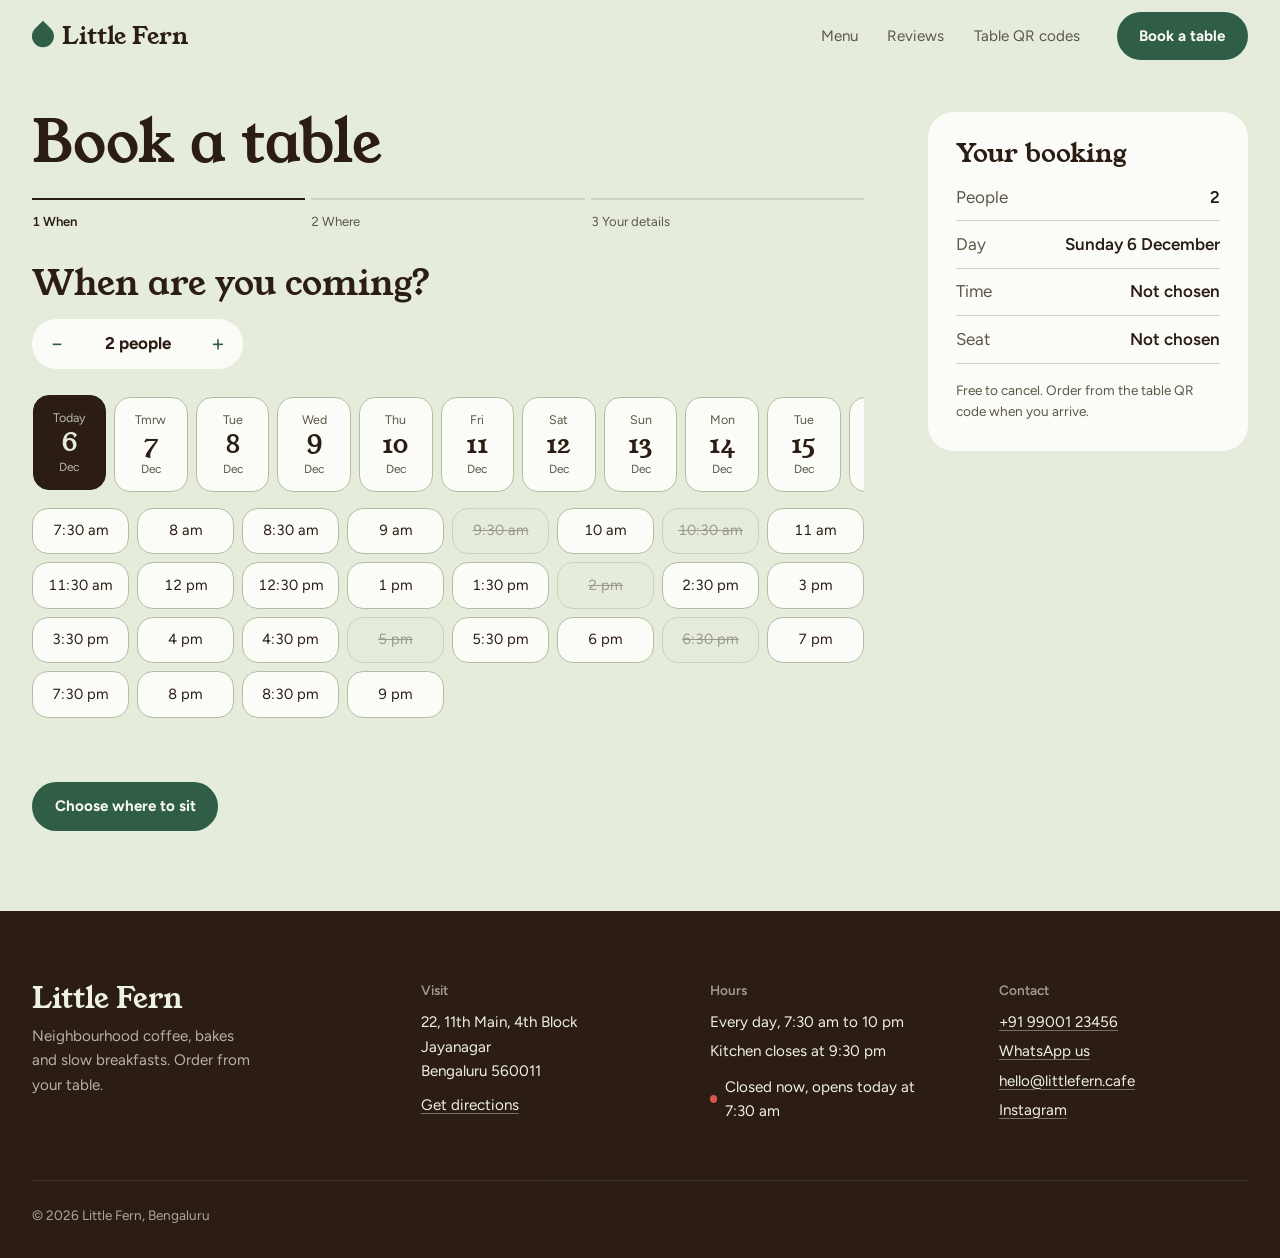
==== book.html @ b501c483 "Premium multi-page demo site with working bookings Plain HTML/CSS/JS, no build step. Rebrand by edit" ====
<!doctype html>
<html lang="en">
<head>
  <meta charset="utf-8">
  <meta name="viewport" content="width=device-width, initial-scale=1">
  <title>Book a table</title>
  <meta name="description" content="Book a table and choose where you sit: the garden, the window bar, the long table or the reading nook.">
  <meta name="theme-color" content="#e4ebd8">
  <link rel="icon" href="favicon.svg" type="image/svg+xml">
  <link rel="preconnect" href="https://fonts.googleapis.com">
  <link rel="preconnect" href="https://fonts.gstatic.com" crossorigin>
  <link rel="stylesheet" href="https://fonts.googleapis.com/css2?family=Young+Serif&family=Figtree:wght@400;500;600;700&display=swap">
  <link rel="stylesheet" href="core.css">
  <link rel="stylesheet" href="theme.css">
  <script src="config.js" defer></script>
  <script src="core.js" defer></script>
  <script src="app.js" defer></script>
</head>
<body data-page="book">
<main id="main" class="wrap book-layout" data-wizard>
  <div class="book-main">
    <header class="page-head page-head-tight"><h1>Book a table</h1></header>
    <ol class="steps-nav" data-step-nav><li>When</li><li>Where</li><li>Your details</li></ol>

    <form id="booking" novalidate>
      <fieldset class="step" data-msg="Choose a day and a time.">
        <legend class="step-title">When are you coming?</legend>
        <div class="stepper">
          <button type="button" data-dec aria-label="One person fewer">−</button>
          <output data-party-out aria-live="polite">2 people</output>
          <button type="button" data-inc aria-label="One person more">+</button>
          <input type="hidden" name="party" value="2">
        </div>
        <div class="days" data-days></div>
        <div data-times></div>
        <p class="step-error" aria-live="polite"></p>
        <div class="step-actions"><button class="btn btn-primary" type="button" data-next>Choose where to sit</button></div>
      </fieldset>

      <fieldset class="step" hidden data-msg="Choose where you would like to sit.">
        <legend class="step-title">Where would you like to sit?</legend>
        <p class="step-lede">Places that are full at your time are switched off.</p>
        <div class="seat-opts" data-seat-opts></div>
        <p class="step-error" aria-live="polite"></p>
        <div class="step-actions">
          <button class="btn btn-primary" type="button" data-next>Add your details</button>
          <button class="btn btn-link" type="button" data-back>Back</button>
        </div>
      </fieldset>

      <fieldset class="step" hidden>
        <legend class="step-title">Who is the booking for?</legend>
        <div class="grid-2">
          <label class="field"><span>Name</span><input name="name" autocomplete="name" required minlength="2"></label>
          <label class="field"><span>Mobile number</span><input name="phone" type="tel" inputmode="tel" autocomplete="tel" required pattern="[\d+ \(\)\-]{10,}"></label>
        </div>
        <label class="field" style="margin-top:1rem"><span>Anything else? <small>(optional)</small></span><textarea name="notes" placeholder="A birthday, a pram, a dog that likes the garden…"></textarea></label>
        <p class="step-error" aria-live="polite"></p>
        <div class="step-actions">
          <button class="btn btn-primary" type="submit">Book the table</button>
          <button class="btn btn-link" type="button" data-back>Back</button>
        </div>
      </fieldset>
    </form>
    <div data-confirm hidden></div>
  </div>

  <aside class="summary" aria-label="Your booking">
    <h2>Your booking</h2>
    <dl class="sum-meta">
      <div><dt>People</dt><dd data-sum-party>2</dd></div>
      <div><dt>Day</dt><dd data-sum-day>Not chosen</dd></div>
      <div><dt>Time</dt><dd data-sum-time>Not chosen</dd></div>
      <div><dt>Seat</dt><dd data-sum-seat>Not chosen</dd></div>
    </dl>
    <p class="sum-note">Free to cancel. Order from the table QR code when you arrive.</p>
  </aside>
</main>
</body>
</html>
---- core.css ----
/* Shared base for the demo sites. Each site's theme.css sets the tokens below and its own layouts. */
@view-transition { navigation: auto; }

*, *::before, *::after { box-sizing: border-box; }
html { -webkit-text-size-adjust: 100%; scroll-padding-top: 6rem; }
@media (prefers-reduced-motion: no-preference) { html { scroll-behavior: smooth; } }
body {
  margin: 0; background: var(--bg); color: var(--ink);
  font: 400 1.0625rem/1.6 var(--body); font-optical-sizing: auto;
  -webkit-font-smoothing: antialiased; text-rendering: optimizeLegibility;
}
html, body { overflow-x: clip; }
[hidden] { display: none !important; }
img { display: block; max-width: 100%; height: auto; }
h1, h2, h3, h4 { margin: 0; font-family: var(--display); font-weight: var(--display-weight, 400); line-height: 1.08; text-wrap: balance; }
p { margin: 0; text-wrap: pretty; }
a { color: inherit; text-underline-offset: .2em; text-decoration-thickness: 1px; }
button, input, select, textarea { font: inherit; color: inherit; }
:focus-visible { outline: 2px solid var(--focus, var(--accent)); outline-offset: 3px; border-radius: 4px; }
::selection { background: var(--accent); color: var(--on-accent); }

.wrap { width: min(100% - 2rem, var(--wrap, 76rem)); margin-inline: auto; }
.sr-only { position: absolute; width: 1px; height: 1px; margin: -1px; overflow: hidden; clip: rect(0 0 0 0); white-space: nowrap; border: 0; }
.skip { position: absolute; left: 1rem; top: -4rem; z-index: 100; padding: .7rem 1rem; background: var(--ink); color: var(--bg); border-radius: var(--r); }
.skip:focus { top: 1rem; }
.plain { list-style: none; margin: 0; padding: 0; }
.muted { color: var(--muted); }
.empty { color: var(--muted); padding: 1rem 0; list-style: none; }

/* ---------- buttons ---------- */
.btn {
  display: inline-flex; align-items: center; justify-content: center; gap: .5rem;
  min-height: 2.9rem; padding: .7rem 1.35rem; border-radius: var(--r-btn, 999px);
  border: 1px solid transparent; background: none; font-weight: 600; font-size: .95rem; text-decoration: none; cursor: pointer;
  transition: transform .2s cubic-bezier(.2,.8,.2,1), background-color .2s, color .2s, border-color .2s;
}
.btn:active { transform: scale(.97); }
.btn-primary { background: var(--accent); color: var(--on-accent); }
.btn-primary:hover { background: var(--accent-hover, var(--accent)); }
.btn-ghost { border-color: currentColor; }
.btn-ghost:hover { background: var(--ink); color: var(--bg); border-color: var(--ink); }
.btn-link { padding-inline: .2rem; text-decoration: underline; min-height: 2.4rem; font-weight: 500; background: none; border: 0; }
.btn[disabled] { opacity: .45; cursor: not-allowed; }

/* ---------- header ---------- */
.site-head { position: sticky; top: 0; z-index: 50; background: var(--head-bg, var(--bg)); transition: box-shadow .3s, background-color .3s; view-transition-name: site-head; }
.site-head.scrolled { box-shadow: 0 1px 0 var(--line); }
.head-row { display: flex; align-items: center; gap: 1.5rem; min-height: 4.5rem; }
.brand { text-decoration: none; margin-right: auto; display: inline-flex; align-items: center; }
#site-nav ul { display: flex; gap: .25rem; list-style: none; margin: 0; padding: 0; }
#site-nav a { display: block; padding: .5rem .8rem; text-decoration: none; border-radius: 999px; font-size: .95rem; color: var(--muted); transition: color .2s; }
#site-nav a:hover, #site-nav a[aria-current] { color: var(--ink); }
#site-nav a[aria-current] { text-decoration: underline; text-decoration-color: var(--accent); text-decoration-thickness: 2px; text-underline-offset: .45em; }
.menu-btn { display: none; width: 2.75rem; height: 2.75rem; border: 0; background: none; cursor: pointer; place-items: center; }
.menu-btn i, .menu-btn i::before, .menu-btn i::after { display: block; width: 1.3rem; height: 1.5px; background: currentColor; transition: transform .3s, opacity .2s; }
.menu-btn i { position: relative; }
.menu-btn i::before, .menu-btn i::after { content: ""; position: absolute; left: 0; }
.menu-btn i::before { top: -6px; } .menu-btn i::after { top: 6px; }
.nav-open .menu-btn i { background: transparent; }
.nav-open .menu-btn i::before { transform: translateY(6px) rotate(45deg); }
.nav-open .menu-btn i::after { transform: translateY(-6px) rotate(-45deg); }

@media (max-width: 860px) {
  .head-row { gap: .5rem; min-height: 4rem; }
  .menu-btn { display: grid; order: 3; }
  .head-cta { min-height: 2.5rem; padding: .5rem 1rem; font-size: .88rem; }
  #site-nav { position: fixed; inset: 4rem 0 auto; background: var(--head-bg, var(--bg)); border-bottom: 1px solid var(--line);
    clip-path: inset(0 0 100% 0); visibility: hidden; transition: clip-path .4s cubic-bezier(.7,0,.2,1), visibility 0s .4s; }
  .nav-open #site-nav { clip-path: inset(0 0 0 0); visibility: visible; transition: clip-path .45s cubic-bezier(.7,0,.2,1); }
  #site-nav ul { flex-direction: column; padding: .75rem 1rem 1.5rem; }
  #site-nav a { font-size: 1.6rem; font-family: var(--display); padding: .6rem .25rem; color: var(--ink); }
}

/* ---------- footer ---------- */
.site-foot { margin-top: 0; padding: 4.5rem 0 2rem; background: var(--foot-bg, var(--ink)); color: var(--foot-ink, var(--bg)); font-size: .95rem; }
.foot-grid { display: grid; gap: 2.5rem; grid-template-columns: 1.4fr repeat(3, 1fr); }
.site-foot h2 { font-family: var(--body); font-size: .85rem; font-weight: 600; opacity: .6; margin-bottom: .8rem; }
.site-foot address { font-style: normal; margin-bottom: .6rem; }
.site-foot a { text-decoration-color: color-mix(in srgb, currentColor 40%, transparent); }
.site-foot .plain li + li { margin-top: .3rem; }
.foot-name { font-family: var(--display); font-size: 1.8rem; line-height: 1.1; margin-bottom: .6rem; }
.foot-brand p:last-child { opacity: .7; max-width: 26ch; }
.status { margin-top: .7rem; display: flex; align-items: center; gap: .5rem; }
.status::before { content: ""; width: .5rem; height: .5rem; border-radius: 50%; background: #d9534f; }
.status[data-open="true"]::before { background: #3fae6a; box-shadow: 0 0 0 4px color-mix(in srgb, #3fae6a 25%, transparent); }
.foot-base { margin-top: 3.5rem; padding-top: 1.5rem; border-top: 1px solid color-mix(in srgb, currentColor 18%, transparent); opacity: .65; font-size: .85rem; }
@media (max-width: 860px) { .foot-grid { grid-template-columns: 1fr 1fr; } .foot-brand { grid-column: 1 / -1; } }
@media (max-width: 480px) { .foot-grid { grid-template-columns: 1fr; } }

/* ---------- forms ---------- */
.field { display: grid; gap: .4rem; }
.field > span { font-size: .9rem; font-weight: 600; }
.field small { color: var(--muted); font-size: .82rem; }
.input, .field input:not([type=radio]):not([type=checkbox]), .field select, .field textarea {
  width: 100%; min-height: 3rem; padding: .7rem .95rem; background: var(--surface);
  border: 1px solid var(--line-strong, var(--line)); border-radius: var(--r-input, 10px); transition: border-color .2s, box-shadow .2s;
}
.field textarea { min-height: 7rem; resize: vertical; }
.field input:focus, .field select:focus, .field textarea:focus { outline: none; border-color: var(--accent); box-shadow: 0 0 0 3px color-mix(in srgb, var(--accent) 22%, transparent); }
.field input:user-invalid, .field textarea:user-invalid { border-color: #c0392b; }
.grid-2 { display: grid; gap: 1rem; grid-template-columns: 1fr 1fr; }
@media (max-width: 560px) { .grid-2 { grid-template-columns: 1fr; } }
.step-error { color: #b3261e; font-weight: 600; font-size: .92rem; min-height: 1.4em; margin-top: .75rem; }

/* radio chips used by the pickers */
.day input, .time input, .chip input, .opt input { position: absolute; opacity: 0; pointer-events: none; }
.days { display: flex; gap: .5rem; overflow-x: auto; padding: .25rem .1rem 1rem; scroll-snap-type: x mandatory; scrollbar-width: thin; }
.day {
  flex: 0 0 4.6rem; scroll-snap-align: start; display: grid; justify-items: center; gap: .1rem; position: relative;
  padding: .75rem .25rem; border: 1px solid var(--line-strong, var(--line)); border-radius: var(--r-chip, 14px); background: var(--surface);
  cursor: pointer; transition: background-color .2s, color .2s, border-color .2s, transform .2s;
}
.day span { font-size: .78rem; color: var(--muted); }
.day b { font-family: var(--display); font-size: 1.55rem; font-weight: 500; line-height: 1.1; }
.day small { font-size: .74rem; color: var(--muted); }
.day:hover { border-color: var(--ink); }
.day:has(:checked) { background: var(--ink); color: var(--bg); border-color: var(--ink); transform: translateY(-2px); }
.day:has(:checked) span, .day:has(:checked) small { color: inherit; opacity: .75; }
.day.is-closed { opacity: .4; cursor: not-allowed; background: transparent; }
.day:has(:focus-visible), .time:has(:focus-visible), .chip:has(:focus-visible), .opt:has(:focus-visible) { outline: 2px solid var(--accent); outline-offset: 2px; }

.times-group + .times-group { margin-top: 1.25rem; }
.times-label { font-size: .85rem; color: var(--muted); margin-bottom: .5rem; }
.times { display: grid; grid-template-columns: repeat(auto-fill, minmax(5.6rem, 1fr)); gap: .5rem; }
.time { position: relative; display: grid; place-items: center; min-height: 2.9rem; border: 1px solid var(--line-strong, var(--line));
  border-radius: var(--r-chip, 12px); background: var(--surface); cursor: pointer; font-size: .92rem; font-variant-numeric: tabular-nums; transition: background-color .15s, color .15s, border-color .15s; }
.time:hover { border-color: var(--ink); }
.time:has(:checked) { background: var(--accent); color: var(--on-accent); border-color: var(--accent); }
.time.is-taken { cursor: not-allowed; color: var(--muted); background: transparent; text-decoration: line-through; opacity: .55; }

/* ---------- wizard ---------- */
.steps-nav { display: flex; gap: .4rem; list-style: none; margin: 0 0 2rem; padding: 0; counter-reset: s; }
.steps-nav li { counter-increment: s; flex: 1; font-size: .82rem; color: var(--muted); padding-top: .7rem; border-top: 2px solid var(--line); transition: border-color .4s, color .4s; }
.steps-nav li::before { content: counter(s) "  "; font-variant-numeric: tabular-nums; }
.steps-nav li[aria-current] { color: var(--ink); border-color: var(--ink); font-weight: 600; }
.steps-nav li[data-done] { border-color: var(--accent); color: var(--ink); cursor: pointer; }
@media (max-width: 560px) { .steps-nav li { font-size: 0; } .steps-nav li::before { font-size: .8rem; } }
.step { border: 0; margin: 0; padding: 0; min-width: 0; view-transition-name: step; }
.step-title { font-family: var(--display); font-weight: var(--display-weight, 400); line-height: 1.1; font-size: clamp(1.6rem, 3vw, 2.2rem); margin-bottom: .5rem; outline: none; padding: 0; }
.step-lede { color: var(--muted); margin-bottom: 1.75rem; }
.step-actions { display: flex; gap: .75rem; align-items: center; margin-top: 2rem; flex-wrap: wrap; }
.step-actions .btn-primary { min-width: 10rem; }
::view-transition-old(step) { animation: .22s ease-in both step-out; }
::view-transition-new(step) { animation: .35s cubic-bezier(.2,.8,.2,1) both step-in; }
@keyframes step-out { to { opacity: 0; transform: translateX(-1.5rem); } }
@keyframes step-in { from { opacity: 0; transform: translateX(1.5rem); } }

/* ---------- confirmation ticket ---------- */
.ticket { background: var(--surface); border: 1px solid var(--line); border-radius: var(--r-lg); overflow: hidden; animation: ticket-in .6s cubic-bezier(.2,.8,.2,1) both; }
.ticket-top { padding: 2rem 2rem 1.5rem; text-align: center; border-bottom: 2px dashed var(--line); }
.ticket-top p { color: var(--muted); max-width: 40ch; margin: .5rem auto 0; }
.tick { width: 3.4rem; height: 3.4rem; margin: 0 auto 1rem; fill: none; stroke: var(--accent); stroke-width: 2.5; stroke-linecap: round; stroke-linejoin: round; }
.tick circle { stroke-dasharray: 151; stroke-dashoffset: 151; animation: draw .7s .1s ease-out forwards; }
.tick path { stroke-dasharray: 40; stroke-dashoffset: 40; animation: draw .4s .65s ease-out forwards; }
@keyframes draw { to { stroke-dashoffset: 0; } }
@keyframes ticket-in { from { opacity: 0; transform: translateY(1rem) scale(.98); } }
.ticket-rows { margin: 0; padding: 1.25rem 2rem; display: grid; gap: .1rem; }
.ticket-rows div { display: flex; justify-content: space-between; gap: 1rem; padding: .55rem 0; border-bottom: 1px solid var(--line); }
.ticket-rows div:last-child { border: 0; }
.ticket-rows dt { color: var(--muted); }
.ticket-rows dd { margin: 0; font-weight: 600; text-align: right; }
.ticket-rows .ref { font-family: var(--display); font-size: 1.25rem; letter-spacing: .04em; color: var(--accent-text, var(--accent)); }
.ticket-actions { display: flex; flex-wrap: wrap; gap: .6rem; padding: 0 2rem 2rem; justify-content: center; }
@media (max-width: 480px) { .ticket-top, .ticket-rows, .ticket-actions { padding-inline: 1.1rem; } }

/* ---------- reviews ---------- */
.stars { color: var(--star, #c8952e); letter-spacing: .08em; white-space: nowrap; }
.stars i { font-style: normal; color: var(--line-strong, var(--line)); }
.avg { display: grid; gap: .2rem; margin-bottom: 1.5rem; }
.avg b { font-family: var(--display); font-size: 4.5rem; line-height: 1; font-weight: 400; }
.avg .stars { font-size: 1.25rem; }
.avg > span:last-child { color: var(--muted); font-size: .9rem; }
.bars { display: grid; gap: .25rem; }
.bar { display: grid; grid-template-columns: 2.5rem 1fr 2rem; align-items: center; gap: .6rem; padding: .35rem .4rem; border: 0; background: none; border-radius: 8px; cursor: pointer; font-size: .88rem; text-align: left; }
.bar:hover, .bar[aria-pressed=true] { background: color-mix(in srgb, var(--ink) 7%, transparent); }
.bar i { height: .45rem; border-radius: 9px; background: var(--line); position: relative; overflow: hidden; }
.bar i::after { content: ""; position: absolute; inset: 0; width: var(--w); background: var(--star, #c8952e); border-radius: inherit; transform-origin: left; animation: grow .9s cubic-bezier(.2,.8,.2,1) both; }
@keyframes grow { from { transform: scaleX(0); } }
.bar span:last-child { color: var(--muted); text-align: right; }
.review-list { list-style: none; margin: 0; padding: 0; display: grid; gap: 1rem; }
.review { padding: 1.5rem; background: var(--surface); border: 1px solid var(--line); border-radius: var(--r-lg); }
.review.is-new { animation: ticket-in .6s cubic-bezier(.2,.8,.2,1) both; border-color: var(--accent); }
.review-head { display: flex; align-items: center; gap: .8rem; margin-bottom: .8rem; }
.review-head .stars { margin-left: auto; }
.avatar { width: 2.5rem; height: 2.5rem; flex: none; border-radius: 50%; display: grid; place-items: center; background: var(--accent); color: var(--on-accent); font-weight: 600; text-transform: uppercase; }
.review-name { font-weight: 600; }
.review-meta { font-size: .82rem; color: var(--muted); }
.star-input { display: inline-flex; flex-direction: row-reverse; justify-content: flex-end; gap: .15rem; border: 0; padding: 0; margin: 0; }
.star-input input { position: absolute; opacity: 0; }
.star-input label { font-size: 2rem; line-height: 1; cursor: pointer; color: var(--line-strong, var(--line)); transition: color .15s, transform .15s; }
.star-input label:hover, .star-input label:hover ~ label, .star-input input:checked ~ label { color: var(--star, #c8952e); }
.star-input input:checked + label { transform: scale(1.15); }
.star-input input:focus-visible + label { outline: 2px solid var(--accent); outline-offset: 2px; border-radius: 4px; }

/* ---------- lightbox ---------- */
.lightbox { padding: 0; border: 0; background: transparent; max-width: 100vw; max-height: 100vh; width: 100vw; height: 100vh; }
.lightbox::backdrop { background: rgb(10 10 10 / .92); backdrop-filter: blur(6px); }
.lightbox figure { margin: 0; height: 100%; display: grid; place-items: center; align-content: center; gap: .8rem; padding: 3.5rem 4.5rem; }
.lightbox img { max-height: calc(100vh - 8rem); max-width: 100%; object-fit: contain; border-radius: 6px; view-transition-name: lb-img; }
.lightbox figcaption { color: #eee; font-size: .9rem; white-space: pre; }
.lb-btn { position: fixed; width: 3rem; height: 3rem; border-radius: 50%; border: 1px solid rgb(255 255 255 / .3); background: rgb(0 0 0 / .3); color: #fff; font-size: 1.6rem; line-height: 1; cursor: pointer; }
.lb-btn:hover { background: #fff; color: #111; }
.lb-prev { left: 1rem; top: 50%; translate: 0 -50%; } .lb-next { right: 1rem; top: 50%; translate: 0 -50%; }
.lb-close { top: 1rem; right: 1rem; }
@media (max-width: 560px) { .lightbox figure { padding: 3.5rem .75rem 5rem; } .lb-prev, .lb-next { top: auto; bottom: 1rem; translate: none; } .lb-prev { left: calc(50% - 3.5rem); } .lb-next { right: calc(50% - 3.5rem); } }

.embed .site-head, .embed .site-foot, .embed .skip { display: none; }

/* ---------- toast ---------- */
#toast { position: fixed; left: 50%; bottom: 1.5rem; z-index: 90; translate: -50% 150%; padding: .85rem 1.3rem; border-radius: 999px; background: var(--ink); color: var(--bg); font-weight: 500; box-shadow: 0 10px 30px rgb(0 0 0 / .2); transition: translate .45s cubic-bezier(.2,.8,.2,1); max-width: calc(100vw - 2rem); }
#toast.show { translate: -50% 0; }

/* ---------- opt-in reveal ---------- */
[data-reveal].pre { opacity: 0; transform: translateY(1.5rem); transition: opacity .9s cubic-bezier(.2,.8,.2,1), transform .9s cubic-bezier(.2,.8,.2,1); transition-delay: calc(var(--i, 0) * 90ms); }
[data-reveal].pre.in { opacity: 1; transform: none; }

@media (prefers-reduced-motion: reduce) {
  *, *::before, *::after { animation-duration: .01ms !important; animation-iteration-count: 1 !important; transition-duration: .01ms !important; }
  ::view-transition-group(*), ::view-transition-old(*), ::view-transition-new(*) { animation: none !important; }
}
---- theme.css ----
/* Little Fern: pistachio walls, espresso ink, fern green, a dab of butter. Friendly, round, phone-first.
   The live phone in the hero (the real QR menu) is the signature. */
:root {
  --bg: #e6ecdc; --surface: #fbfcf7; --ink: #2b1d14; --muted: #5d5848;
  --line: #ccd5bf; --line-strong: #b2bea3;
  --accent: #2f5d46; --accent-hover: #234836; --on-accent: #f6f8f1;
  --cherry: #c8343f; --butter: #f3d77a; --star: #c98a12;
  --display: "Young Serif", Georgia, serif; --body: "Figtree", system-ui, sans-serif;
  --r: 12px; --r-lg: 26px; --r-chip: 16px; --r-input: 14px;
  --head-bg: color-mix(in srgb, #e6ecdc 88%, transparent);
  --foot-bg: #2b1d14; --foot-ink: #eef1e6;
}
.site-head { backdrop-filter: blur(12px); }
.brand { font-family: var(--display); font-size: 1.5rem; gap: .45rem; }
.brand::before { content: ""; width: 1.4rem; height: 1.4rem; background: var(--accent); border-radius: 50% 0 50% 50%; rotate: -45deg; }
.btn { font-weight: 700; }
@keyframes fade { from { opacity: 0; transform: translateY(.75rem); } }

.mark { display: inline-grid; place-items: center; flex: none; width: .9rem; height: .9rem; border: 1.5px solid; border-radius: 3px; margin-right: .45rem; vertical-align: -.06em; }
.mark.veg { color: #2f8a4e; } .mark.veg::after { content: ""; width: .4rem; height: .4rem; border-radius: 50%; background: currentColor; }
.mark.nonveg { color: #9c4a1f; } .mark.nonveg::after { content: ""; border-inline: .23rem solid transparent; border-bottom: .4rem solid currentColor; }

/* ---------- hero ---------- */
.hero { display: grid; grid-template-columns: minmax(0, 1.1fr) minmax(0, .9fr); gap: clamp(2rem, 5vw, 5rem); align-items: center; padding-block: clamp(2rem, 5vw, 4rem) clamp(4rem, 8vw, 6rem); }
.hero-name { font-size: clamp(4.4rem, 11vw, 9.5rem); line-height: .9; letter-spacing: -.02em; animation: fade .9s .1s both; }
.hero-lede { max-width: 44ch; font-size: 1.15rem; color: var(--muted); margin-top: 1.75rem; animation: fade .9s .25s both; }
.hero-actions { display: flex; flex-wrap: wrap; gap: .75rem; margin-top: 2rem; }
.hero-copy .hero-actions { animation: fade .9s .4s both; }
.hero-status { animation: fade .9s .55s both; margin-top: 1.5rem; }
.hero-demo { position: relative; justify-self: center; padding: 1rem 0 2rem 3rem; }
.phone { width: 300px; height: 610px; border-radius: 46px; background: var(--ink); padding: 11px; box-shadow: 0 40px 80px -30px rgb(43 29 20 / .5); rotate: 3deg; animation: phone-in 1.2s .35s cubic-bezier(.2,.9,.2,1) both; }
.phone iframe { width: 100%; height: 100%; border: 0; border-radius: 36px; background: var(--bg); display: block; }
@keyframes phone-in { from { transform: translateY(18%) rotate(10deg); opacity: 0; } }
.qr-card { position: absolute; left: -1.5rem; bottom: 0; width: 11.5rem; padding: 1rem 1rem .8rem; background: #fff; border-radius: 18px; box-shadow: 0 18px 40px -16px rgb(43 29 20 / .4); rotate: -7deg; text-align: center; animation: pop .7s 1.2s cubic-bezier(.3,1.6,.5,1) both; }
.qr-card::before { content: ""; position: absolute; top: -.7rem; left: 50%; width: 4.5rem; height: 1.4rem; translate: -50% 0; background: color-mix(in srgb, var(--butter) 85%, transparent); rotate: 4deg; }
.qr-card p { font-size: .8rem; font-weight: 600; margin-top: .5rem; line-height: 1.3; }
.qr { display: grid; place-items: center; }
.qr img, .qr canvas { width: 100% !important; max-width: 132px; height: auto !important; image-rendering: pixelated; }
@keyframes pop { from { scale: .3; opacity: 0; rotate: -30deg; } }
@media (max-width: 900px) {
  .hero { grid-template-columns: 1fr; }
  .hero-demo { padding-left: 2rem; }
  .phone { width: 270px; height: 540px; }
}

/* ---------- how it works ---------- */
.how { background: var(--accent); color: var(--on-accent); padding-block: clamp(4rem, 8vw, 6.5rem); border-radius: var(--r-lg) var(--r-lg) 0 0; }
.how h2 { font-size: clamp(2.2rem, 5vw, 3.6rem); margin-bottom: 3rem; }
.how-steps { list-style: none; margin: 0 0 2rem; padding: 0; display: grid; grid-template-columns: repeat(3, minmax(0, 1fr)); gap: 2rem; counter-reset: s; }
.how-steps li { counter-increment: s; border-top: 1px solid rgb(246 248 241 / .3); padding-top: 1.25rem; }
.how-steps li::before { content: counter(s); display: grid; place-items: center; width: 2.6rem; height: 2.6rem; border-radius: 50%; background: var(--butter); color: var(--ink); font-family: var(--display); font-size: 1.2rem; margin-bottom: 1rem; }
.how-steps h3 { font-size: 1.5rem; margin-bottom: .5rem; }
.how-steps p { opacity: .82; }
.how .btn-link { padding-left: 0; }
@media (max-width: 760px) { .how-steps { grid-template-columns: 1fr; } }

/* ---------- popular ---------- */
.popular { padding-block: clamp(4rem, 8vw, 6rem); }
.sec-head { display: flex; flex-wrap: wrap; justify-content: space-between; align-items: end; gap: 1rem; margin-bottom: 2rem; }
.sec-head h2, .band h2 { font-size: clamp(2rem, 4.5vw, 3.2rem); }
.pop-grid { list-style: none; margin: 0; padding: 0; display: grid; grid-template-columns: repeat(auto-fill, minmax(12rem, 1fr)); gap: 1.25rem; }
.pop a { display: grid; gap: .5rem; text-decoration: none; }
.pop img, .pop-blank { width: 100%; aspect-ratio: 1; object-fit: cover; border-radius: var(--r-lg); transition: border-radius .5s cubic-bezier(.2,.8,.2,1), transform .5s cubic-bezier(.2,.8,.2,1); }
.pop-blank { display: block; background: radial-gradient(circle at 30% 30%, var(--butter) 0 22%, transparent 23%), radial-gradient(circle at 70% 65%, var(--accent) 0 16%, transparent 17%), var(--surface); }
.pop a:hover img, .pop a:hover .pop-blank { border-radius: 50%; transform: rotate(-3deg); }
.pop-name { font-weight: 700; font-size: 1.05rem; display: flex; align-items: center; }
.pop-price { color: var(--muted); }

/* ---------- booking band ---------- */
.band { padding-block: clamp(3rem, 6vw, 5rem); background: var(--surface); }
.band-grid { display: grid; grid-template-columns: minmax(0, 1fr) minmax(0, 1fr); gap: clamp(2rem, 5vw, 4.5rem); align-items: center; }
.band-img { margin: 0; border-radius: var(--r-lg); overflow: hidden; aspect-ratio: 4 / 3; }
.band-img img { width: 100%; height: 100%; object-fit: cover; }
.band p { color: var(--muted); margin-top: .8rem; }
.seat-list { margin: 1.5rem 0 2rem; display: grid; gap: .1rem; }
.seat-list li { display: grid; padding: .75rem 0; border-bottom: 1px solid var(--line); }
.seat-list span { color: var(--muted); font-size: .92rem; }
@media (max-width: 760px) { .band-grid { grid-template-columns: 1fr; } }

/* ---------- review snippets ---------- */
.snip { padding-block: clamp(4rem, 8vw, 6rem); }
.snip-list { list-style: none; margin: 0; padding: 0; display: grid; grid-template-columns: repeat(3, minmax(0, 1fr)); gap: 1.25rem; }
.snip-card { background: var(--surface); border-radius: var(--r-lg); padding: 1.5rem; display: grid; gap: .8rem; align-content: start; }
.snip-card:nth-child(2) { background: var(--butter); }
.snip-card:nth-child(2) .stars i { color: rgb(43 29 20 / .25); }
.snip-by { font-size: .88rem; color: var(--muted); }
@media (max-width: 760px) { .snip-list { grid-template-columns: 1fr; } }

/* ---------- QR menu ---------- */
.table-banner { background: var(--accent); color: var(--on-accent); }
.banner-row { display: flex; flex-wrap: wrap; gap: .75rem 1.5rem; align-items: center; justify-content: space-between; padding-block: .8rem; font-size: .95rem; }
.table-chip { display: inline-block; background: var(--butter); color: var(--ink); font-weight: 700; padding: .2rem .7rem; border-radius: 99px; margin-right: .4rem; }
.banner-actions { display: flex; flex-wrap: wrap; gap: .4rem; }
.banner-actions .btn { min-height: 2.3rem; padding: .35rem .9rem; font-size: .85rem; }
.banner-actions .btn-ghost:hover { background: var(--on-accent); color: var(--accent); border-color: var(--on-accent); }
.table-pick select { min-height: 2.5rem; padding-block: .3rem; background: var(--on-accent); color: var(--ink); }
.menu-head { display: flex; flex-wrap: wrap; justify-content: space-between; align-items: end; gap: 1rem; padding-block: 2rem 1.25rem; }
.menu-head h1 { font-size: clamp(2.6rem, 7vw, 4.5rem); }
.search { width: min(100%, 20rem); }
.cat-tabs { position: sticky; top: 4.5rem; z-index: 20; background: var(--head-bg); backdrop-filter: blur(12px); }
.embed .cat-tabs { top: 0; }
.cat-tabs .wrap { display: flex; gap: .4rem; overflow-x: auto; scrollbar-width: none; padding-block: .6rem; }
.cat-tabs a { flex: none; padding: .45rem 1rem; border-radius: 99px; background: var(--surface); text-decoration: none; font-weight: 600; font-size: .9rem; transition: background-color .2s, color .2s; }
.cat-tabs a[aria-current] { background: var(--ink); color: var(--bg); }
@media (max-width: 860px) { .cat-tabs { top: 4rem; } }
.menu-body { padding-bottom: 7rem; }
.menu-sec { padding-top: 2.5rem; scroll-margin-top: 8rem; }
.menu-sec h2 { font-size: clamp(1.7rem, 3.5vw, 2.3rem); margin-bottom: 1rem; display: flex; flex-wrap: wrap; align-items: baseline; gap: .3rem .8rem; }
.menu-sec h2 small { font-family: var(--body); font-size: .85rem; color: var(--muted); }
.items { display: grid; grid-template-columns: repeat(auto-fill, minmax(min(100%, 24rem), 1fr)); gap: .75rem; }
.item { display: grid; grid-template-columns: minmax(0, 1fr) auto; gap: 1rem; align-items: center; padding: 1rem; background: var(--surface); border-radius: 20px; }
.item.has-img { grid-template-columns: 4.75rem minmax(0, 1fr) auto; }
.item img { width: 4.75rem; height: 4.75rem; object-fit: cover; border-radius: 16px; }
.item h3 { font-family: var(--body); font-weight: 700; font-size: 1.02rem; line-height: 1.3; display: flex; flex-wrap: wrap; align-items: center; gap: .2rem .5rem; }
.item h3 .mark { margin-right: 0; }
.item h3 em { font-style: normal; font-size: .7rem; font-weight: 700; background: var(--butter); padding: .1rem .5rem; border-radius: 99px; }
@media (max-width: 480px) { .item.has-img { grid-template-columns: 4.25rem minmax(0, 1fr); align-items: start; } .item img { width: 4.25rem; height: 4.25rem; } .item.has-img .item-qty { grid-column: 2; } }
.item-text p { color: var(--muted); font-size: .9rem; margin-top: .15rem; }
.item-text .item-price { color: var(--ink); font-weight: 600; margin-top: .35rem; }
.add { min-height: 2.6rem; padding: 0 1.1rem; border: 1.5px solid var(--accent); color: var(--accent); background: none; border-radius: 99px; font-weight: 700; cursor: pointer; transition: background-color .2s, color .2s; }
.add:hover { background: var(--accent); color: var(--on-accent); }
.qty { display: inline-flex; align-items: center; background: var(--accent); color: var(--on-accent); border-radius: 99px; animation: pop .35s cubic-bezier(.3,1.6,.5,1); }
.qty button { width: 2.5rem; height: 2.6rem; border: 0; background: none; color: inherit; font-size: 1.2rem; cursor: pointer; }
.qty output { min-width: 1.2rem; text-align: center; font-weight: 700; font-variant-numeric: tabular-nums; }
.tray-bar { position: fixed; left: 0; right: 0; bottom: 1rem; z-index: 40; display: flex; justify-content: center; padding-inline: 1rem; pointer-events: none; }
.tray-btn { pointer-events: auto; display: flex; align-items: center; gap: 1rem; width: min(100%, 28rem); min-height: 3.6rem; padding: 0 1.4rem; border: 0; border-radius: 99px; background: var(--ink); color: var(--bg); font-weight: 600; cursor: pointer; box-shadow: 0 16px 40px -12px rgb(43 29 20 / .55); animation: rise-in .45s cubic-bezier(.2,.9,.2,1); }
.tray-btn span:first-child { background: var(--butter); color: var(--ink); border-radius: 99px; padding: .15rem .65rem; font-size: .85rem; }
.tray-btn b { margin-left: auto; }
@keyframes rise-in { from { transform: translateY(150%); } }

.sheet { margin: auto auto 0; width: min(100%, 34rem); max-width: 100%; max-height: 88vh; padding: 0; border: 0; border-radius: 28px 28px 0 0; background: var(--surface); color: var(--ink); }
.sheet[open] { animation: rise-in .45s cubic-bezier(.2,.9,.2,1); }
.sheet::backdrop { background: rgb(43 29 20 / .45); backdrop-filter: blur(3px); }
.sheet-body { padding: 1.5rem 1.5rem 2rem; display: grid; gap: 1rem; }
.sheet-head { display: flex; justify-content: space-between; align-items: center; }
.sheet-head h2 { font-size: 1.7rem; }
.x { width: 2.6rem; height: 2.6rem; border-radius: 50%; border: 1px solid var(--line-strong); background: none; font-size: 1.4rem; cursor: pointer; }
.tray-list li { display: grid; grid-template-columns: minmax(0, 1fr) auto 4.5rem; gap: .75rem; align-items: center; padding: .6rem 0; border-bottom: 1px solid var(--line); }
.tray-list .qty { animation: none; }
.tray-list .qty button { width: 2.2rem; height: 2.2rem; }
.tl-price { text-align: right; font-variant-numeric: tabular-nums; }
.place { width: 100%; min-height: 3.4rem; }
.small { font-size: .85rem; text-align: center; }
.track-lede { color: var(--muted); }
.track { --p: 0; list-style: none; margin: .5rem 0 1rem; padding: 0; display: grid; grid-template-columns: repeat(4, 1fr); position: relative; }
.track::before, .track::after { content: ""; position: absolute; top: .7rem; left: 12.5%; right: 12.5%; height: 3px; border-radius: 3px; background: var(--line); }
.track::after { background: var(--accent); right: auto; width: calc(75% * var(--p)); transition: width .8s cubic-bezier(.2,.8,.2,1); }
.track li { position: relative; z-index: 1; display: grid; justify-items: center; gap: .5rem; font-size: .8rem; color: var(--muted); text-align: center; }
.track li::before { content: ""; width: 1.4rem; height: 1.4rem; border-radius: 50%; background: var(--surface); border: 3px solid var(--line); transition: background-color .4s, border-color .4s; }
.track li[data-done] { color: var(--ink); font-weight: 600; }
.track li[data-done]::before { background: var(--accent); border-color: var(--accent); }
.track li[aria-current]::before { box-shadow: 0 0 0 6px color-mix(in srgb, var(--accent) 20%, transparent); animation: beat 1.4s infinite; }
@keyframes beat { 50% { box-shadow: 0 0 0 10px color-mix(in srgb, var(--accent) 0%, transparent); } }
.tray-total { display: flex; justify-content: space-between; align-items: baseline; }
.tray-total b { font-family: var(--display); font-size: 1.5rem; font-weight: 400; }

/* ---------- inner pages ---------- */
.page-head { padding-block: clamp(2.5rem, 6vw, 4.5rem) 2rem; }
.page-head h1 { font-size: clamp(2.8rem, 7.5vw, 5.5rem); animation: fade .8s both; }
.page-head p { max-width: 54ch; color: var(--muted); margin-top: 1rem; font-size: 1.08rem; }
.page-head-tight { padding-block: 2.5rem 1.5rem; }
.page-head-tight h1 { font-size: clamp(2.4rem, 5vw, 3.6rem); }

.reviews-layout { display: grid; grid-template-columns: minmax(0, 21rem) minmax(0, 1fr); gap: clamp(2rem, 5vw, 4.5rem); align-items: start; padding-bottom: 5rem; }
.reviews-side { position: sticky; top: 6rem; display: grid; gap: 2rem; }
.review-form { display: grid; gap: 1rem; padding: 1.5rem; background: var(--surface); border-radius: var(--r-lg); }
.review-form h2 { font-size: 1.6rem; }
.review { border: 0; }
.reviews-bar { display: flex; justify-content: space-between; align-items: center; margin-bottom: 1rem; }
.reviews-bar h2 { font-size: 1.8rem; }
.sort select { min-height: 2.6rem; }
@media (max-width: 860px) { .reviews-layout { grid-template-columns: 1fr; } .reviews-side { position: static; } }

.book-layout { display: grid; grid-template-columns: minmax(0, 1fr) minmax(0, 20rem); gap: clamp(2rem, 5vw, 5rem); align-items: start; padding-bottom: 5rem; }
.stepper { display: inline-flex; align-items: center; background: var(--surface); border-radius: 99px; margin: .5rem 0 1.5rem; }
.stepper button { width: 3.1rem; height: 3.1rem; border: 0; background: none; font-size: 1.4rem; cursor: pointer; color: var(--accent); }
.stepper button:disabled { opacity: .3; cursor: not-allowed; }
.stepper output { min-width: 7rem; text-align: center; font-weight: 700; }
.seat-opts { display: grid; grid-template-columns: repeat(2, minmax(0, 1fr)); gap: .75rem; }
.seat { position: relative; display: grid; gap: .25rem; padding: 1.2rem; border-radius: 20px; background: var(--surface); border: 2px solid transparent; cursor: pointer; transition: border-color .2s, transform .2s; }
.seat input { position: absolute; opacity: 0; }
.seat:hover { border-color: var(--line-strong); }
.seat:has(:checked) { border-color: var(--accent); transform: translateY(-2px); }
.seat:has(:focus-visible) { outline: 2px solid var(--accent); outline-offset: 2px; }
.seat-name { font-family: var(--display); font-size: 1.3rem; }
.seat-note { color: var(--muted); font-size: .9rem; }
.seat.is-off { opacity: .45; cursor: not-allowed; }
@media (max-width: 560px) { .seat-opts { grid-template-columns: 1fr; } }
.summary { position: sticky; top: 6.5rem; margin-top: 2.5rem; padding: 1.75rem; background: var(--surface); border-radius: var(--r-lg); }
.summary h2 { font-size: 1.6rem; margin-bottom: 1rem; }
.sum-meta { margin: 0; display: grid; gap: .6rem; }
.sum-meta div { display: flex; justify-content: space-between; gap: 1rem; padding-bottom: .6rem; border-bottom: 1px solid var(--line); }
.sum-meta dt { color: var(--muted); } .sum-meta dd { margin: 0; text-align: right; font-weight: 600; }
.sum-note { font-size: .85rem; color: var(--muted); margin-top: 1rem; }
@media (max-width: 900px) { .book-layout { grid-template-columns: 1fr; } .summary { position: static; margin-top: 0; } }

.qr-grid { list-style: none; display: grid; grid-template-columns: repeat(auto-fill, minmax(13rem, 1fr)); gap: 1rem; padding-bottom: 5rem; }
.qr-tent { background: #fff; border: 1.5px dashed var(--line-strong); border-radius: 18px; padding: 1.25rem; display: grid; justify-items: center; gap: .5rem; text-align: center; break-inside: avoid; }
.qr-tent .qr { width: 150px; }
.qr-tent .qr img, .qr-tent .qr canvas { max-width: 150px; }
.qr-brand { font-family: var(--display); font-size: 1.15rem; }
.qr-table { font-weight: 700; font-size: 1.3rem; }
.qr-hint { font-size: .82rem; color: var(--muted); }
@media print {
  .site-head, .site-foot, .skip, .page-head p, .page-head .hero-actions { display: none !important; }
  body { background: #fff; }
  .page-head { padding: 0 0 1rem; } .page-head h1 { font-size: 1.5rem; animation: none; }
  .qr-grid { grid-template-columns: repeat(3, 1fr); }
}
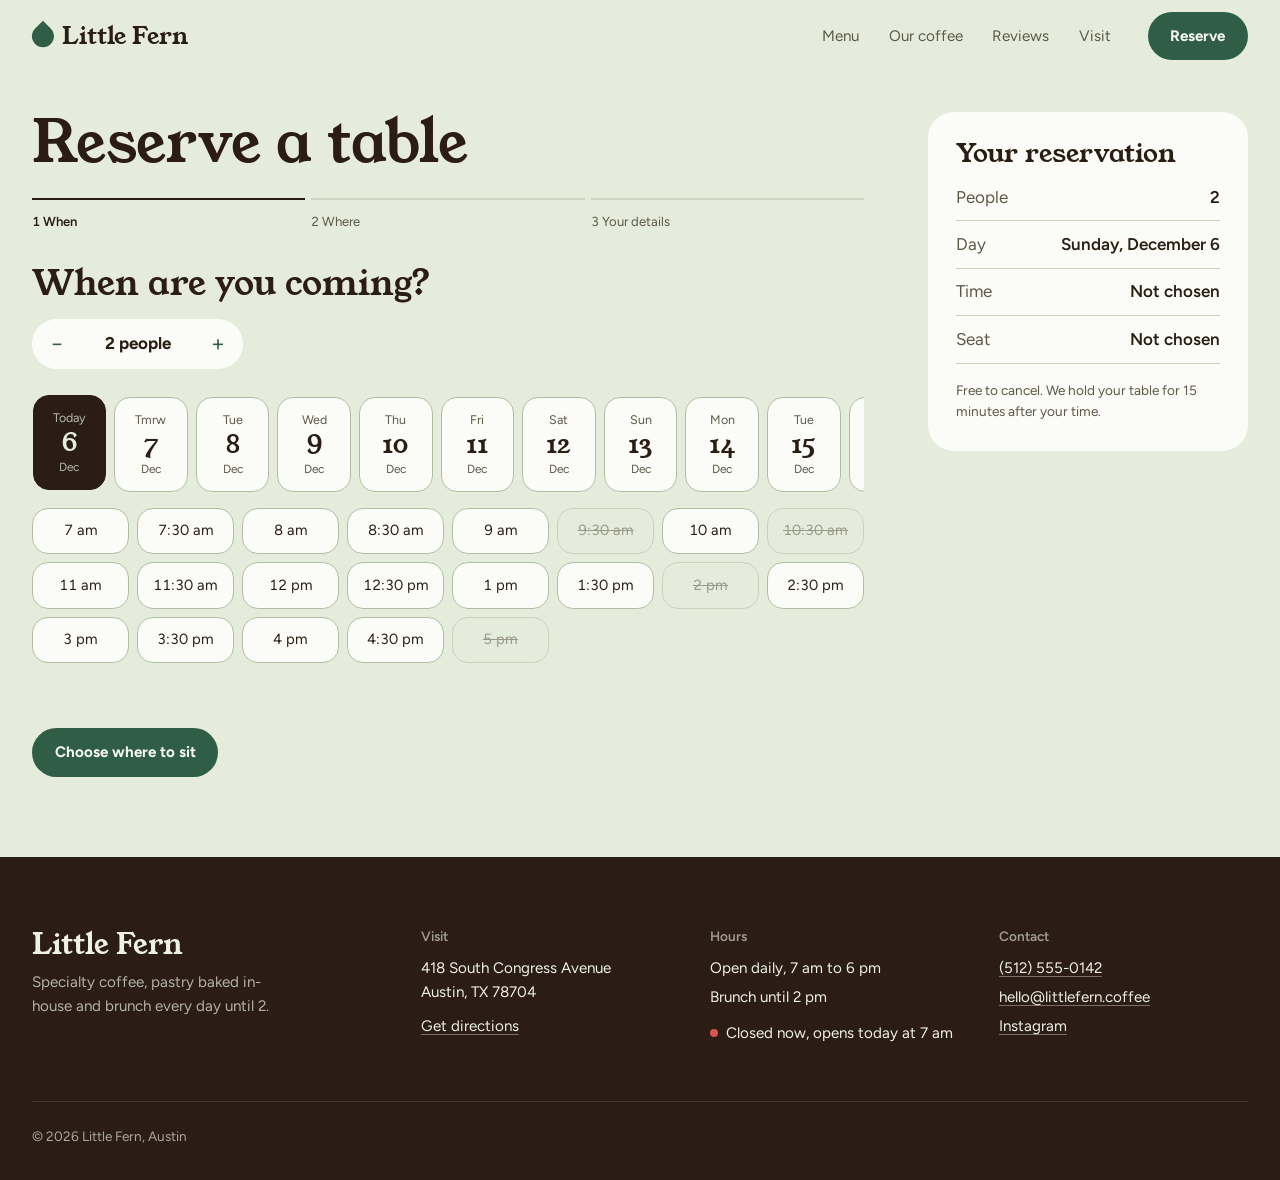
==== commit b821b2ab: "Set up for international clients and refresh the design Currency, date style and WhatsApp or SMS con" ====
--- a/book.html
+++ b/book.html
@@ -3,8 +3,8 @@
 <head>
   <meta charset="utf-8">
   <meta name="viewport" content="width=device-width, initial-scale=1">
-  <title>Book a table</title>
-  <meta name="description" content="Book a table and choose where you sit: the garden, the window bar, the long table or the reading nook.">
+  <title>Reserve a table</title>
+  <meta name="description" content="Reserve a table and choose where you sit: the patio, the window bar, the long table or the lounge corner.">
   <meta name="theme-color" content="#e4ebd8">
   <link rel="icon" href="favicon.svg" type="image/svg+xml">
   <link rel="preconnect" href="https://fonts.googleapis.com">
@@ -19,7 +19,7 @@
 <body data-page="book">
 <main id="main" class="wrap book-layout" data-wizard>
   <div class="book-main">
-    <header class="page-head page-head-tight"><h1>Book a table</h1></header>
+    <header class="page-head page-head-tight"><h1>Reserve a table</h1></header>
     <ol class="steps-nav" data-step-nav><li>When</li><li>Where</li><li>Your details</li></ol>
 
     <form id="booking" novalidate>
@@ -54,10 +54,10 @@
           <label class="field"><span>Name</span><input name="name" autocomplete="name" required minlength="2"></label>
           <label class="field"><span>Mobile number</span><input name="phone" type="tel" inputmode="tel" autocomplete="tel" required pattern="[\d+ \(\)\-]{10,}"></label>
         </div>
-        <label class="field" style="margin-top:1rem"><span>Anything else? <small>(optional)</small></span><textarea name="notes" placeholder="A birthday, a pram, a dog that likes the garden…"></textarea></label>
+        <label class="field" style="margin-top:1rem"><span>Anything else? <small>(optional)</small></span><textarea name="notes" placeholder="A birthday, a stroller, a dog that likes the patio…"></textarea></label>
         <p class="step-error" aria-live="polite"></p>
         <div class="step-actions">
-          <button class="btn btn-primary" type="submit">Book the table</button>
+          <button class="btn btn-primary" type="submit">Reserve the table</button>
           <button class="btn btn-link" type="button" data-back>Back</button>
         </div>
       </fieldset>
@@ -66,14 +66,14 @@
   </div>
 
   <aside class="summary" aria-label="Your booking">
-    <h2>Your booking</h2>
+    <h2>Your reservation</h2>
     <dl class="sum-meta">
       <div><dt>People</dt><dd data-sum-party>2</dd></div>
       <div><dt>Day</dt><dd data-sum-day>Not chosen</dd></div>
       <div><dt>Time</dt><dd data-sum-time>Not chosen</dd></div>
       <div><dt>Seat</dt><dd data-sum-seat>Not chosen</dd></div>
     </dl>
-    <p class="sum-note">Free to cancel. Order from the table QR code when you arrive.</p>
+    <p class="sum-note">Free to cancel. We hold your table for 15 minutes after your time.</p>
   </aside>
 </main>
 </body>
--- a/theme.css
+++ b/theme.css
@@ -1,5 +1,5 @@
-/* Little Fern: pistachio walls, espresso ink, fern green, a dab of butter. Friendly, round, phone-first.
-   The live phone in the hero (the real QR menu) is the signature. */
+/* Little Fern: pistachio walls, espresso ink, fern green, a dab of butter.
+   The signature is the hero sentence with the café's own photos set inside it. */
 :root {
   --bg: #e6ecdc; --surface: #fbfcf7; --ink: #2b1d14; --muted: #5d5848;
   --line: #ccd5bf; --line-strong: #b2bea3;
@@ -16,75 +16,79 @@
 .btn { font-weight: 700; }
 @keyframes fade { from { opacity: 0; transform: translateY(.75rem); } }
 
-.mark { display: inline-grid; place-items: center; flex: none; width: .9rem; height: .9rem; border: 1.5px solid; border-radius: 3px; margin-right: .45rem; vertical-align: -.06em; }
-.mark.veg { color: #2f8a4e; } .mark.veg::after { content: ""; width: .4rem; height: .4rem; border-radius: 50%; background: currentColor; }
-.mark.nonveg { color: #9c4a1f; } .mark.nonveg::after { content: ""; border-inline: .23rem solid transparent; border-bottom: .4rem solid currentColor; }
-
-/* ---------- hero ---------- */
-.hero { display: grid; grid-template-columns: minmax(0, 1.1fr) minmax(0, .9fr); gap: clamp(2rem, 5vw, 5rem); align-items: center; padding-block: clamp(2rem, 5vw, 4rem) clamp(4rem, 8vw, 6rem); }
-.hero-name { font-size: clamp(4.4rem, 11vw, 9.5rem); line-height: .9; letter-spacing: -.02em; animation: fade .9s .1s both; }
-.hero-lede { max-width: 44ch; font-size: 1.15rem; color: var(--muted); margin-top: 1.75rem; animation: fade .9s .25s both; }
+.tag { display: inline-grid; place-items: center; min-width: 1.6rem; height: 1.15rem; padding: 0 .3rem; border: 1px solid var(--line-strong); border-radius: 99px; font: 700 .62rem/1 var(--body); letter-spacing: .03em; color: var(--accent); text-decoration: none; cursor: help; }
+
+/* ---------- hero: one sentence with the café inside it ---------- */
+.hero { padding-block: clamp(2.5rem, 7vw, 6rem) clamp(2rem, 4vw, 3.5rem); }
+.hero-line { font-size: clamp(2.5rem, 7vw, 6.4rem); line-height: 1.1; letter-spacing: -.025em; text-wrap: balance; animation: fade .8s both; }
+.nw { white-space: nowrap; }
+.pill { display: inline-block; width: 1.9em; height: .8em; border-radius: 999px; overflow: hidden; vertical-align: -.04em; background: var(--surface); animation: pill 1.2s calc(.35s + var(--i) * .18s) cubic-bezier(.2,.8,.2,1) both; }
+.pill img { width: 100%; height: 100%; object-fit: cover; transition: transform .8s cubic-bezier(.2,.8,.2,1); }
+.pill:hover img { transform: scale(1.12); }
+@keyframes pill { from { width: 0; opacity: 0; } }
+.hero-meta { display: flex; flex-wrap: wrap; align-items: center; gap: 1rem 2rem; margin-top: clamp(2rem, 4vw, 3rem); padding-top: 1.5rem; border-top: 1px solid var(--line-strong); animation: fade .9s .9s both; }
+.hero-meta > p { color: var(--muted); }
+.hero-meta .status { margin: 0; color: var(--ink); font-weight: 600; }
+.hero-meta .hero-actions { margin: 0 0 0 auto; }
 .hero-actions { display: flex; flex-wrap: wrap; gap: .75rem; margin-top: 2rem; }
-.hero-copy .hero-actions { animation: fade .9s .4s both; }
-.hero-status { animation: fade .9s .55s both; margin-top: 1.5rem; }
-.hero-demo { position: relative; justify-self: center; padding: 1rem 0 2rem 3rem; }
-.phone { width: 300px; height: 610px; border-radius: 46px; background: var(--ink); padding: 11px; box-shadow: 0 40px 80px -30px rgb(43 29 20 / .5); rotate: 3deg; animation: phone-in 1.2s .35s cubic-bezier(.2,.9,.2,1) both; }
-.phone iframe { width: 100%; height: 100%; border: 0; border-radius: 36px; background: var(--bg); display: block; }
-@keyframes phone-in { from { transform: translateY(18%) rotate(10deg); opacity: 0; } }
-.qr-card { position: absolute; left: -1.5rem; bottom: 0; width: 11.5rem; padding: 1rem 1rem .8rem; background: #fff; border-radius: 18px; box-shadow: 0 18px 40px -16px rgb(43 29 20 / .4); rotate: -7deg; text-align: center; animation: pop .7s 1.2s cubic-bezier(.3,1.6,.5,1) both; }
-.qr-card::before { content: ""; position: absolute; top: -.7rem; left: 50%; width: 4.5rem; height: 1.4rem; translate: -50% 0; background: color-mix(in srgb, var(--butter) 85%, transparent); rotate: 4deg; }
-.qr-card p { font-size: .8rem; font-weight: 600; margin-top: .5rem; line-height: 1.3; }
-.qr { display: grid; place-items: center; }
-.qr img, .qr canvas { width: 100% !important; max-width: 132px; height: auto !important; image-rendering: pixelated; }
-@keyframes pop { from { scale: .3; opacity: 0; rotate: -30deg; } }
-@media (max-width: 900px) {
-  .hero { grid-template-columns: 1fr; }
-  .hero-demo { padding-left: 2rem; }
-  .phone { width: 270px; height: 540px; }
-}
-
-/* ---------- how it works ---------- */
-.how { background: var(--accent); color: var(--on-accent); padding-block: clamp(4rem, 8vw, 6.5rem); border-radius: var(--r-lg) var(--r-lg) 0 0; }
-.how h2 { font-size: clamp(2.2rem, 5vw, 3.6rem); margin-bottom: 3rem; }
-.how-steps { list-style: none; margin: 0 0 2rem; padding: 0; display: grid; grid-template-columns: repeat(3, minmax(0, 1fr)); gap: 2rem; counter-reset: s; }
-.how-steps li { counter-increment: s; border-top: 1px solid rgb(246 248 241 / .3); padding-top: 1.25rem; }
-.how-steps li::before { content: counter(s); display: grid; place-items: center; width: 2.6rem; height: 2.6rem; border-radius: 50%; background: var(--butter); color: var(--ink); font-family: var(--display); font-size: 1.2rem; margin-bottom: 1rem; }
-.how-steps h3 { font-size: 1.5rem; margin-bottom: .5rem; }
-.how-steps p { opacity: .82; }
-.how .btn-link { padding-left: 0; }
-@media (max-width: 760px) { .how-steps { grid-template-columns: 1fr; } }
-
-/* ---------- popular ---------- */
-.popular { padding-block: clamp(4rem, 8vw, 6rem); }
+@media (max-width: 760px) { .hero-meta .hero-actions { margin-left: 0; } .pill { width: 1.6em; } }
+
+.wide { margin-block: 0; border-radius: var(--r-lg); overflow: hidden; aspect-ratio: 22 / 10; }
+.wide img { width: 100%; height: 100%; object-fit: cover; }
+@media (max-width: 600px) { .wide { aspect-ratio: 4 / 3; } }
+
+/* ---------- on the counter ---------- */
+.counter { padding-block: clamp(4rem, 8vw, 6rem); }
 .sec-head { display: flex; flex-wrap: wrap; justify-content: space-between; align-items: end; gap: 1rem; margin-bottom: 2rem; }
-.sec-head h2, .band h2 { font-size: clamp(2rem, 4.5vw, 3.2rem); }
-.pop-grid { list-style: none; margin: 0; padding: 0; display: grid; grid-template-columns: repeat(auto-fill, minmax(12rem, 1fr)); gap: 1.25rem; }
-.pop a { display: grid; gap: .5rem; text-decoration: none; }
-.pop img, .pop-blank { width: 100%; aspect-ratio: 1; object-fit: cover; border-radius: var(--r-lg); transition: border-radius .5s cubic-bezier(.2,.8,.2,1), transform .5s cubic-bezier(.2,.8,.2,1); }
-.pop-blank { display: block; background: radial-gradient(circle at 30% 30%, var(--butter) 0 22%, transparent 23%), radial-gradient(circle at 70% 65%, var(--accent) 0 16%, transparent 17%), var(--surface); }
-.pop a:hover img, .pop a:hover .pop-blank { border-radius: 50%; transform: rotate(-3deg); }
-.pop-name { font-weight: 700; font-size: 1.05rem; display: flex; align-items: center; }
-.pop-price { color: var(--muted); }
-
-/* ---------- booking band ---------- */
-.band { padding-block: clamp(3rem, 6vw, 5rem); background: var(--surface); }
-.band-grid { display: grid; grid-template-columns: minmax(0, 1fr) minmax(0, 1fr); gap: clamp(2rem, 5vw, 4.5rem); align-items: center; }
-.band-img { margin: 0; border-radius: var(--r-lg); overflow: hidden; aspect-ratio: 4 / 3; }
-.band-img img { width: 100%; height: 100%; object-fit: cover; }
-.band p { color: var(--muted); margin-top: .8rem; }
-.seat-list { margin: 1.5rem 0 2rem; display: grid; gap: .1rem; }
-.seat-list li { display: grid; padding: .75rem 0; border-bottom: 1px solid var(--line); }
-.seat-list span { color: var(--muted); font-size: .92rem; }
-@media (max-width: 760px) { .band-grid { grid-template-columns: 1fr; } }
+.sec-head h2, .coffee h2, .brunch h2, .visit h2 { font-size: clamp(2rem, 4.5vw, 3.2rem); }
+.pop-grid { list-style: none; margin: 0; padding: 0; display: grid; grid-template-columns: repeat(3, minmax(0, 1fr)); gap: 2rem 1.25rem; }
+@media (max-width: 760px) { .pop-grid { grid-template-columns: repeat(2, minmax(0, 1fr)); } }
+.pop a { display: grid; gap: .55rem; text-decoration: none; }
+.pop img { width: 100%; aspect-ratio: 5 / 6; object-fit: cover; border-radius: var(--r-lg); transition: border-radius .6s cubic-bezier(.2,.8,.2,1); }
+.pop a:hover img { border-radius: 120px 120px var(--r-lg) var(--r-lg); }
+.pop-row { display: flex; justify-content: space-between; gap: 1rem; align-items: baseline; }
+.pop-name { font-weight: 700; font-size: 1.05rem; }
+.pop-price { font-variant-numeric: tabular-nums; }
+.pop-desc { color: var(--muted); font-size: .92rem; }
+
+/* ---------- our coffee ---------- */
+.coffee { background: var(--accent); color: var(--on-accent); padding-block: clamp(4rem, 9vw, 7rem); }
+.coffee-grid { display: grid; grid-template-columns: minmax(0, .8fr) minmax(0, 1.2fr); gap: clamp(2rem, 6vw, 6rem); align-items: center; }
+.coffee-img { margin: 0; border-radius: 999px 999px var(--r-lg) var(--r-lg); overflow: hidden; aspect-ratio: 5 / 6; }
+.coffee-img img { width: 100%; height: 100%; object-fit: cover; }
+.coffee p { opacity: .85; max-width: 50ch; margin-top: 1.1rem; font-size: 1.08rem; }
+.facts { display: grid; grid-template-columns: repeat(3, minmax(0, 1fr)); gap: 1rem; margin: 2.5rem 0 0; padding-top: 1.5rem; border-top: 1px solid rgb(246 248 241 / .25); }
+.facts dt { font-size: .85rem; opacity: .7; }
+.facts dd { margin: .25rem 0 0; font-family: var(--display); font-size: 1.45rem; color: var(--butter); }
+@media (max-width: 760px) { .coffee-grid { grid-template-columns: 1fr; } .coffee-img { max-width: 20rem; } .facts { grid-template-columns: 1fr 1fr; } }
+
+/* ---------- brunch ---------- */
+.brunch { display: grid; grid-template-columns: minmax(0, 1.3fr) minmax(0, 1fr); align-items: center; padding-block: clamp(4rem, 8vw, 6rem); }
+.brunch-img { margin: 0; grid-column: 1 / 2; grid-row: 1; border-radius: var(--r-lg); overflow: hidden; aspect-ratio: 14 / 11; }
+.brunch-img img { width: 100%; height: 100%; object-fit: cover; }
+.brunch-card { grid-column: 2 / 3; grid-row: 1; margin-left: -4rem; padding: clamp(1.5rem, 3vw, 2.5rem); background: var(--surface); border-radius: var(--r-lg); box-shadow: 0 30px 60px -30px rgb(43 29 20 / .35); position: relative; }
+.brunch-list { margin: 1.5rem 0 2rem; }
+.brunch-list li { display: flex; align-items: baseline; gap: .6rem; padding: .55rem 0; }
+.brunch-list .dots { flex: 1; border-bottom: 1px dotted var(--line-strong); translate: 0 -.25em; }
+@media (max-width: 760px) { .brunch { grid-template-columns: 1fr; } .brunch-card { grid-column: 1; grid-row: 2; margin: -3rem 1rem 0; } }
 
 /* ---------- review snippets ---------- */
-.snip { padding-block: clamp(4rem, 8vw, 6rem); }
+.snip { padding-block: clamp(3rem, 7vw, 5rem); }
 .snip-list { list-style: none; margin: 0; padding: 0; display: grid; grid-template-columns: repeat(3, minmax(0, 1fr)); gap: 1.25rem; }
 .snip-card { background: var(--surface); border-radius: var(--r-lg); padding: 1.5rem; display: grid; gap: .8rem; align-content: start; }
 .snip-card:nth-child(2) { background: var(--butter); }
 .snip-card:nth-child(2) .stars i { color: rgb(43 29 20 / .25); }
 .snip-by { font-size: .88rem; color: var(--muted); }
 @media (max-width: 760px) { .snip-list { grid-template-columns: 1fr; } }
+
+/* ---------- visit ---------- */
+.visit { background: var(--surface); padding-block: clamp(4rem, 8vw, 6rem); }
+.visit-grid { display: grid; grid-template-columns: minmax(0, 1fr) minmax(0, 1.2fr); gap: clamp(2rem, 5vw, 4.5rem); align-items: center; }
+.visit address { font-style: normal; font-size: 1.15rem; margin-top: 1.2rem; }
+.visit-hours { color: var(--muted); margin-top: .75rem; }
+.visit-img { margin: 0; border-radius: var(--r-lg); overflow: hidden; aspect-ratio: 4 / 3; }
+.visit-img img { width: 100%; height: 100%; object-fit: cover; }
+@media (max-width: 760px) { .visit-grid { grid-template-columns: 1fr; } }
 
 /* ---------- QR menu ---------- */
 .table-banner { background: var(--accent); color: var(--on-accent); }
@@ -112,7 +116,6 @@
 .item.has-img { grid-template-columns: 4.75rem minmax(0, 1fr) auto; }
 .item img { width: 4.75rem; height: 4.75rem; object-fit: cover; border-radius: 16px; }
 .item h3 { font-family: var(--body); font-weight: 700; font-size: 1.02rem; line-height: 1.3; display: flex; flex-wrap: wrap; align-items: center; gap: .2rem .5rem; }
-.item h3 .mark { margin-right: 0; }
 .item h3 em { font-style: normal; font-size: .7rem; font-weight: 700; background: var(--butter); padding: .1rem .5rem; border-radius: 99px; }
 @media (max-width: 480px) { .item.has-img { grid-template-columns: 4.25rem minmax(0, 1fr); align-items: start; } .item img { width: 4.25rem; height: 4.25rem; } .item.has-img .item-qty { grid-column: 2; } }
 .item-text p { color: var(--muted); font-size: .9rem; margin-top: .15rem; }
@@ -196,6 +199,7 @@
 
 .qr-grid { list-style: none; display: grid; grid-template-columns: repeat(auto-fill, minmax(13rem, 1fr)); gap: 1rem; padding-bottom: 5rem; }
 .qr-tent { background: #fff; border: 1.5px dashed var(--line-strong); border-radius: 18px; padding: 1.25rem; display: grid; justify-items: center; gap: .5rem; text-align: center; break-inside: avoid; }
+.qr { display: grid; place-items: center; }
 .qr-tent .qr { width: 150px; }
 .qr-tent .qr img, .qr-tent .qr canvas { max-width: 150px; }
 .qr-brand { font-family: var(--display); font-size: 1.15rem; }
